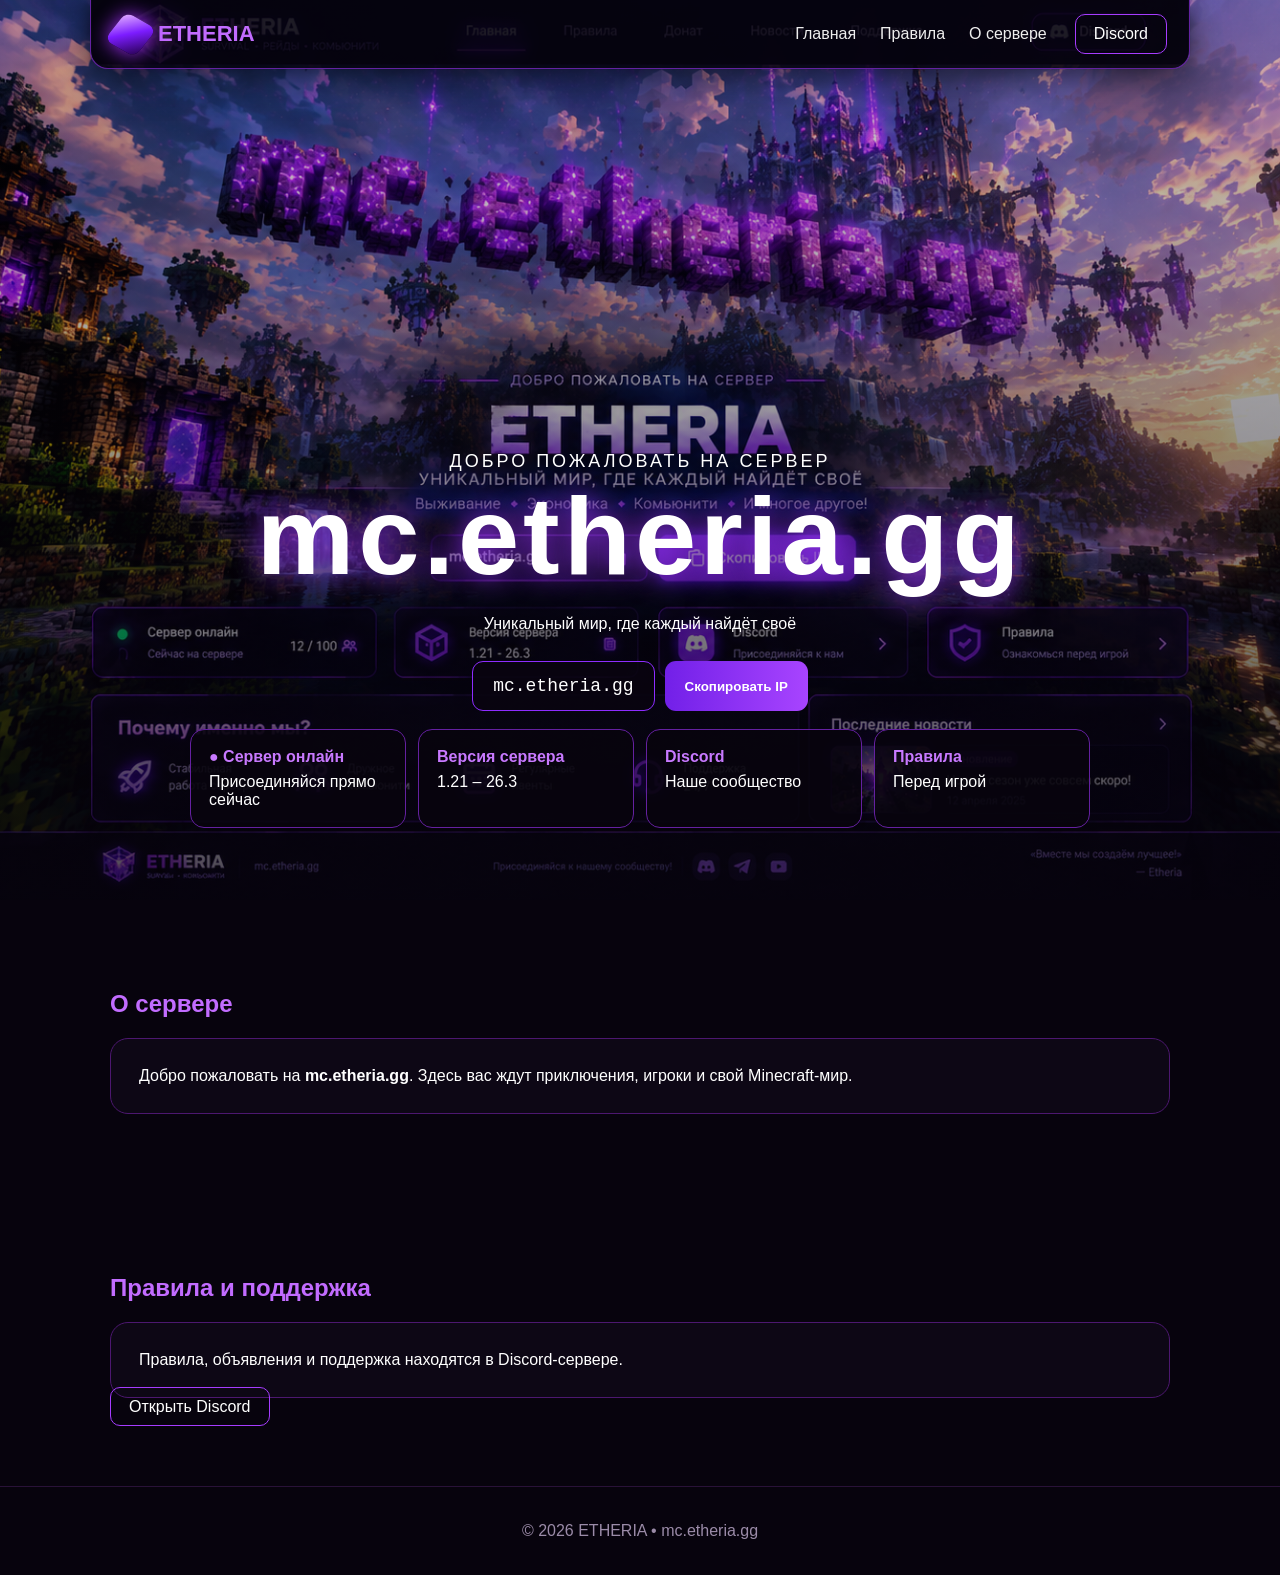
==== index.html @ ef828d70 "Add files via upload" ====
<!doctype html>
<html lang="ru"><head><meta charset="utf-8"><meta name="viewport" content="width=device-width,initial-scale=1"><title>mc.etheria.gg</title>
<style>*{box-sizing:border-box}html{scroll-behavior:smooth}body{margin:0;background:#07030d;color:#fff;font-family:Arial,sans-serif}.hero{min-height:100vh;background-image:linear-gradient(rgba(7,3,13,.15),rgba(7,3,13,.7)),url('etheria-bg.png');background-size:cover;background-position:center top;position:relative;display:flex;flex-direction:column}.nav{margin:0 auto;width:min(1100px,94%);padding:14px 22px;background:rgba(5,3,13,.88);border:1px solid #6322a0;border-top:0;border-radius:0 0 18px 18px;display:flex;align-items:center;gap:28px;z-index:3;box-shadow:0 10px 35px #0008}.brand{display:flex;align-items:center;gap:10px;font-weight:900;font-size:22px;color:#c26cff;white-space:nowrap}.crystal{width:35px;height:35px;border-radius:8px;background:linear-gradient(135deg,#e8b7ff,#7c1cff 48%,#25004c);transform:rotate(30deg) skew(-8deg);box-shadow:0 0 20px #a52cff}.links{display:flex;gap:24px;margin-left:auto}.links a{color:#eee;text-decoration:none}.discord{padding:10px 18px;border:1px solid #a63cff;border-radius:10px;color:#fff;text-decoration:none}.hero-content{margin:auto auto 8vh;text-align:center;width:min(900px,92%)}h1{font-size:clamp(52px,9vw,110px);margin:0;text-shadow:0 0 30px #9b35ff;font-weight:900;letter-spacing:4px}.tag{font-size:18px;letter-spacing:3px}.ipbox{margin:28px auto 18px;display:flex;justify-content:center;gap:10px;flex-wrap:wrap}.ip{padding:14px 20px;border:1px solid #8d2cff;background:#09040fdd;border-radius:11px;font:18px monospace}.btn{padding:14px 20px;border:0;border-radius:11px;background:linear-gradient(90deg,#7220e8,#a844ff);color:white;font-weight:800;cursor:pointer}.cards{display:grid;grid-template-columns:repeat(4,1fr);gap:12px;margin-top:18px}.card{background:#08040ddd;border:1px solid #6420a0;border-radius:14px;padding:18px;text-align:left}.card b{display:block;color:#c879ff;margin-bottom:7px}@media(max-width:750px){.nav{flex-wrap:wrap}.links{order:3;width:100%;justify-content:center;gap:14px}.cards{grid-template-columns:1fr 1fr}.hero{background-position:center top}}@media(max-width:450px){.cards{grid-template-columns:1fr}.links{font-size:14px}.nav{gap:12px}}
section{max-width:1100px;margin:auto;padding:70px 20px}.panel{background:#0d0715;border:1px solid #4c176f;border-radius:18px;padding:28px}h2{color:#c26cff}.footer{text-align:center;padding:35px;color:#9b8ba8;border-top:1px solid #291238}</style></head>
<body><div class="hero" id="home"><nav class="nav"><div class="brand"><span class="crystal"></span>ETHERIA</div><div class="links"><a href="#home">Главная</a><a href="#rules">Правила</a><a href="#about">О сервере</a></div><a class="discord" href="https://discord.gg/GWW9wWvrU" target="_blank">Discord</a></nav><div class="hero-content"><div class="tag">ДОБРО ПОЖАЛОВАТЬ НА СЕРВЕР</div><h1>mc.etheria.gg</h1><p>Уникальный мир, где каждый найдёт своё</p><div class="ipbox"><span class="ip">mc.etheria.gg</span><button class="btn" onclick="navigator.clipboard.writeText('mc.etheria.gg').then(()=>this.textContent='Скопировано!')">Скопировать IP</button></div><div class="cards"><div class="card"><b>● Сервер онлайн</b>Присоединяйся прямо сейчас</div><div class="card"><b>Версия сервера</b>1.21 – 26.3</div><div class="card"><b>Discord</b>Наше сообщество</div><div class="card"><b>Правила</b>Перед игрой</div></div></div></div>
<section id="about"><h2>О сервере</h2><div class="panel">Добро пожаловать на <b>mc.etheria.gg</b>. Здесь вас ждут приключения, игроки и свой Minecraft-мир.</div></section><section id="rules"><h2>Правила и поддержка</h2><div class="panel">Правила, объявления и поддержка находятся в Discord-сервере.</div><a class="discord" href="https://discord.gg/GWW9wWvrU" target="_blank">Открыть Discord</a></section><div class="footer">© 2026 ETHERIA • mc.etheria.gg</div></body></html>
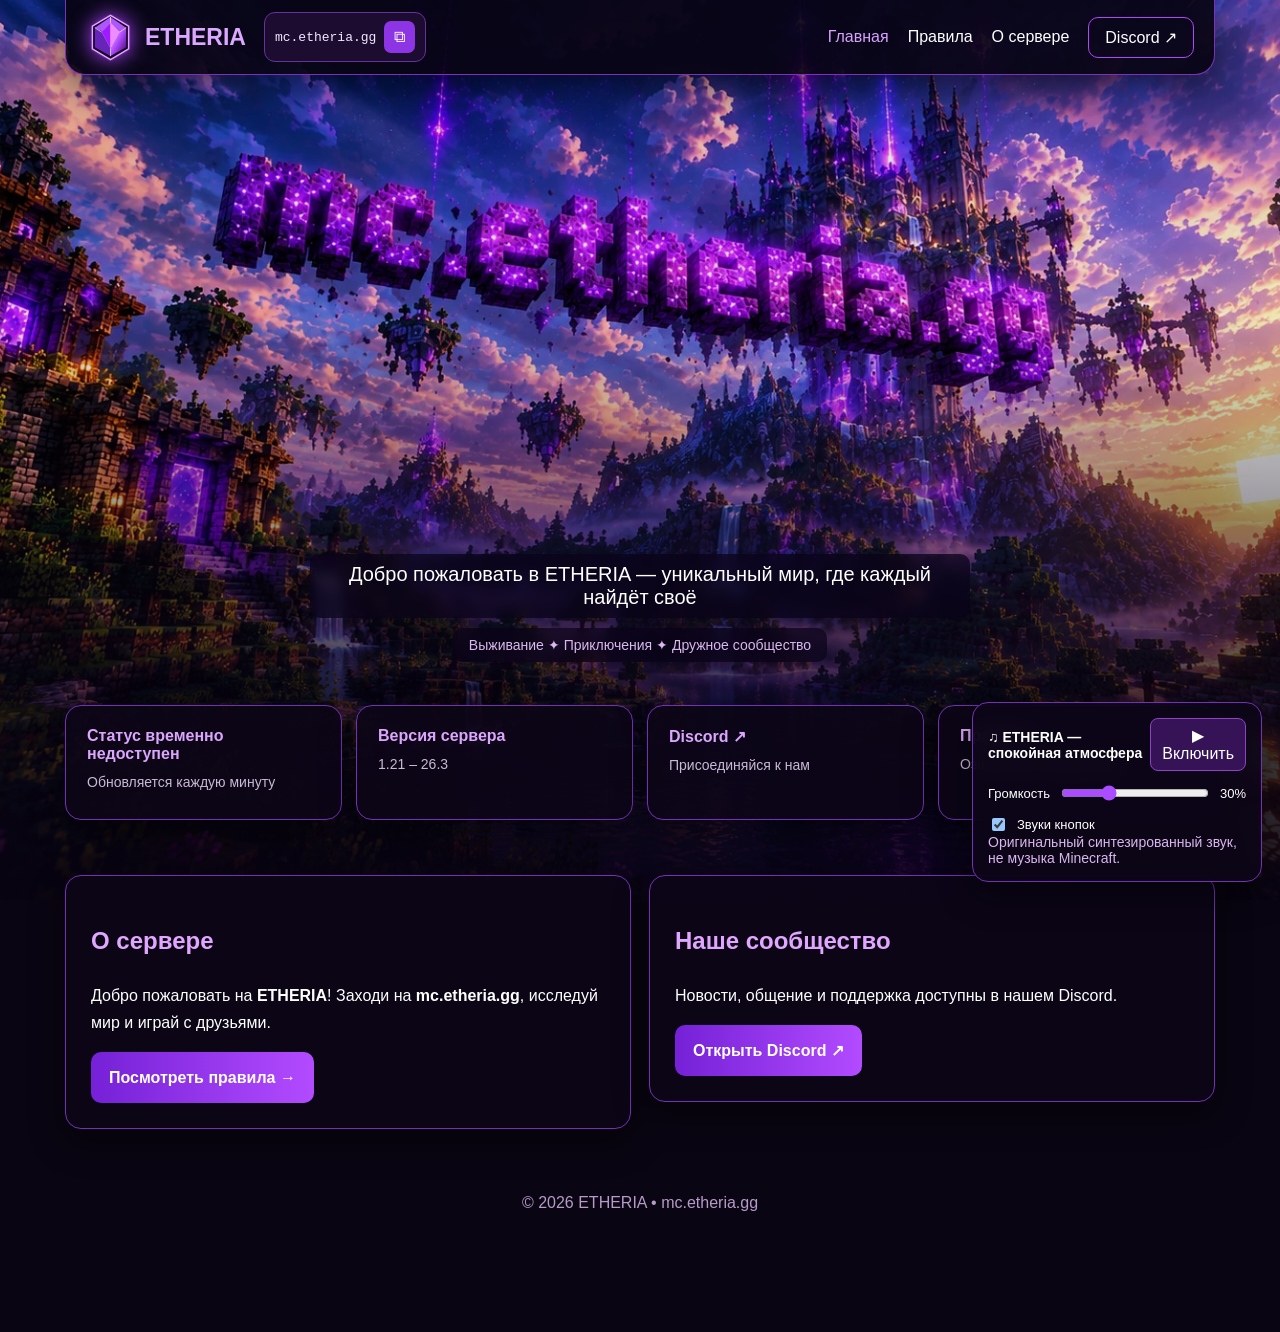
==== commit 1b0d0725: "Add files via upload" ====
--- a/index.html
+++ b/index.html
@@ -1,6 +1 @@
-<!doctype html>
-<html lang="ru"><head><meta charset="utf-8"><meta name="viewport" content="width=device-width,initial-scale=1"><title>mc.etheria.gg</title>
-<style>*{box-sizing:border-box}html{scroll-behavior:smooth}body{margin:0;background:#07030d;color:#fff;font-family:Arial,sans-serif}.hero{min-height:100vh;background-image:linear-gradient(rgba(7,3,13,.15),rgba(7,3,13,.7)),url('etheria-bg.png');background-size:cover;background-position:center top;position:relative;display:flex;flex-direction:column}.nav{margin:0 auto;width:min(1100px,94%);padding:14px 22px;background:rgba(5,3,13,.88);border:1px solid #6322a0;border-top:0;border-radius:0 0 18px 18px;display:flex;align-items:center;gap:28px;z-index:3;box-shadow:0 10px 35px #0008}.brand{display:flex;align-items:center;gap:10px;font-weight:900;font-size:22px;color:#c26cff;white-space:nowrap}.crystal{width:35px;height:35px;border-radius:8px;background:linear-gradient(135deg,#e8b7ff,#7c1cff 48%,#25004c);transform:rotate(30deg) skew(-8deg);box-shadow:0 0 20px #a52cff}.links{display:flex;gap:24px;margin-left:auto}.links a{color:#eee;text-decoration:none}.discord{padding:10px 18px;border:1px solid #a63cff;border-radius:10px;color:#fff;text-decoration:none}.hero-content{margin:auto auto 8vh;text-align:center;width:min(900px,92%)}h1{font-size:clamp(52px,9vw,110px);margin:0;text-shadow:0 0 30px #9b35ff;font-weight:900;letter-spacing:4px}.tag{font-size:18px;letter-spacing:3px}.ipbox{margin:28px auto 18px;display:flex;justify-content:center;gap:10px;flex-wrap:wrap}.ip{padding:14px 20px;border:1px solid #8d2cff;background:#09040fdd;border-radius:11px;font:18px monospace}.btn{padding:14px 20px;border:0;border-radius:11px;background:linear-gradient(90deg,#7220e8,#a844ff);color:white;font-weight:800;cursor:pointer}.cards{display:grid;grid-template-columns:repeat(4,1fr);gap:12px;margin-top:18px}.card{background:#08040ddd;border:1px solid #6420a0;border-radius:14px;padding:18px;text-align:left}.card b{display:block;color:#c879ff;margin-bottom:7px}@media(max-width:750px){.nav{flex-wrap:wrap}.links{order:3;width:100%;justify-content:center;gap:14px}.cards{grid-template-columns:1fr 1fr}.hero{background-position:center top}}@media(max-width:450px){.cards{grid-template-columns:1fr}.links{font-size:14px}.nav{gap:12px}}
-section{max-width:1100px;margin:auto;padding:70px 20px}.panel{background:#0d0715;border:1px solid #4c176f;border-radius:18px;padding:28px}h2{color:#c26cff}.footer{text-align:center;padding:35px;color:#9b8ba8;border-top:1px solid #291238}</style></head>
-<body><div class="hero" id="home"><nav class="nav"><div class="brand"><span class="crystal"></span>ETHERIA</div><div class="links"><a href="#home">Главная</a><a href="#rules">Правила</a><a href="#about">О сервере</a></div><a class="discord" href="https://discord.gg/GWW9wWvrU" target="_blank">Discord</a></nav><div class="hero-content"><div class="tag">ДОБРО ПОЖАЛОВАТЬ НА СЕРВЕР</div><h1>mc.etheria.gg</h1><p>Уникальный мир, где каждый найдёт своё</p><div class="ipbox"><span class="ip">mc.etheria.gg</span><button class="btn" onclick="navigator.clipboard.writeText('mc.etheria.gg').then(()=>this.textContent='Скопировано!')">Скопировать IP</button></div><div class="cards"><div class="card"><b>● Сервер онлайн</b>Присоединяйся прямо сейчас</div><div class="card"><b>Версия сервера</b>1.21 – 26.3</div><div class="card"><b>Discord</b>Наше сообщество</div><div class="card"><b>Правила</b>Перед игрой</div></div></div></div>
-<section id="about"><h2>О сервере</h2><div class="panel">Добро пожаловать на <b>mc.etheria.gg</b>. Здесь вас ждут приключения, игроки и свой Minecraft-мир.</div></section><section id="rules"><h2>Правила и поддержка</h2><div class="panel">Правила, объявления и поддержка находятся в Discord-сервере.</div><a class="discord" href="https://discord.gg/GWW9wWvrU" target="_blank">Открыть Discord</a></section><div class="footer">© 2026 ETHERIA • mc.etheria.gg</div></body></html>
+<!doctype html><html lang="ru"><head><meta charset="utf-8"><meta name="viewport" content="width=device-width,initial-scale=1"><meta name="description" content="ETHERIA — Minecraft сервер для друзей. Присоединяйся: mc.etheria.gg. Правила, Discord и информация о сервере."><meta name="theme-color" content="#10071e"><title>ETHERIA — Minecraft сервер | mc.etheria.gg</title><link rel="icon" href="crystal.svg" type="image/svg+xml"><link rel="stylesheet" href="style.css"><script src="app.js" defer></script></head><body><div class="backdrop"></div><div class="shell"><header class="nav"><a class="brand" href="index.html"><img class="crystal" src="crystal.svg" alt="End Crystal">ETHERIA</a><div class="header-ip"><code>mc.etheria.gg</code><button class="copy-icon" data-copy aria-label="Скопировать IP сервера">⧉</button></div><nav class="links" aria-label="Навигация"><a class="active" href="index.html">Главная</a><a href="rules.html">Правила</a><a href="#about">О сервере</a><a class="discord" href="https://discord.gg/GWW9wWvrU" target="_blank" rel="noopener">Discord ↗</a></nav></header><main><section class="hero"><h1 class="sr-only">ETHERIA — Minecraft сервер mc.etheria.gg</h1><p>Добро пожаловать в ETHERIA — уникальный мир, где каждый найдёт своё</p><div class="hint">Выживание ✦ Приключения ✦ Дружное сообщество</div></section><div class="cards"><div class="card"><b id="serverStatus">Проверяем сервер…</b><small>Обновляется каждую минуту</small></div><div class="card"><b>Версия сервера</b><small>1.21 – 26.3</small></div><a class="card" href="https://discord.gg/GWW9wWvrU" target="_blank" rel="noopener"><b>Discord ↗</b><small>Присоединяйся к нам</small></a><a class="card" href="rules.html"><b>Правила →</b><small>Ознакомься перед игрой</small></a></div><div class="grid2"><section id="about" class="section"><div class="panel"><h2>О сервере</h2><p>Добро пожаловать на <strong>ETHERIA</strong>! Заходи на <strong>mc.etheria.gg</strong>, исследуй мир и играй с друзьями.</p><a class="btn" href="rules.html">Посмотреть правила →</a></div></section><section class="section"><div class="panel"><h2>Наше сообщество</h2><p>Новости, общение и поддержка доступны в нашем Discord.</p><a class="btn" href="https://discord.gg/GWW9wWvrU" target="_blank" rel="noopener">Открыть Discord ↗</a></div></section></div></main><footer class="footer">© 2026 ETHERIA • mc.etheria.gg</footer></div><aside class="player" aria-label="Управление звуком"><div class="player-title"><strong>♫ ETHERIA — спокойная атмосфера</strong><button id="playMusic">▶ Включить</button></div><label>Громкость <input id="volume" type="range" min="0" max="100" value="30"><span id="volLabel">30%</span></label><label><input id="sounds" type="checkbox" checked> Звуки кнопок</label><div class="note">Оригинальный синтезированный звук, не музыка Minecraft.</div></aside></body></html>
--- a/style.css
+++ b/style.css
@@ -0,0 +1,10 @@
+:root{color-scheme:dark;--purple:#b965ff;--line:#7430b7;--bg:#090512}*{box-sizing:border-box}html{scroll-behavior:smooth}body{margin:0;background:var(--bg);color:#fff;font-family:Inter,Arial,sans-serif}button,a,input{font:inherit}a{color:inherit;text-decoration:none}button{cursor:pointer}.backdrop{position:fixed;inset:0;background:linear-gradient(180deg,#08031255,#08031299 50%,#080312ef),url('etheria-landscape.webp') center top/cover;z-index:-1}.shell{max-width:1190px;margin:auto;padding:0 20px}.nav{display:flex;align-items:center;gap:18px;background:#090514ed;border:1px solid #7c31b8;border-top:0;border-radius:0 0 20px 20px;padding:12px 20px;box-shadow:0 10px 40px #0009}.brand{display:flex;align-items:center;gap:10px;font-weight:900;color:#dba7ff;font-size:23px}.crystal{width:49px;height:49px;filter:drop-shadow(0 0 10px #ad46ff);animation:float 5s ease-in-out infinite;flex-shrink:0}@keyframes float{50%{transform:translateY(-5px) rotate(8deg)}}.header-ip{display:flex;align-items:center;gap:8px;margin-right:auto;padding:8px 10px;border:1px solid #68319b;border-radius:11px;background:#1b0c30}.header-ip code{font-size:13px;color:#f5e7ff}.copy-icon{background:#8d35e4;border:0;color:white;border-radius:7px;padding:7px 10px}.links{display:flex;align-items:center;gap:19px}.links a:hover,.links a.active{color:#d8a2ff}.discord{border:1px solid #ae46f9;border-radius:10px;padding:10px 16px}.discord:hover,.btn:hover{filter:brightness(1.2)}.hero{text-align:center;min-height:510px;display:flex;flex-direction:column;justify-content:center;align-items:center;padding:60px 0 35px}.eyebrow{letter-spacing:4px;font-size:13px;color:#e9caff}.hero h1{font-size:clamp(65px,13vw,150px);line-height:1.1;margin:15px 0 5px;color:#e6b6ff;text-shadow:0 6px 0 #5b168e,0 12px 35px #bd37ff;letter-spacing:5px}.hero p{font-size:20px;max-width:660px}.hint{color:#d9b9ee;font-size:14px}.cards{display:grid;grid-template-columns:repeat(4,1fr);gap:14px;margin:0 0 25px}.card,.panel,.player{background:#0d0618e8;border:1px solid #7430b7;border-radius:16px;box-shadow:0 12px 35px #0007}.card{padding:21px;min-height:115px;display:block;text-align:left;transition:transform .2s,border-color .2s}.card[href]:hover{transform:translateY(-4px);border-color:#d19bff}.card b{display:block;color:#dca6ff;margin-bottom:10px}.card small{color:#c9b9d6;font-size:14px}.online{color:#4af3b0}.section{margin:30px 0}.section h2{color:#e1a6ff}.panel{padding:25px;line-height:1.7}.grid2{display:grid;grid-template-columns:1fr 1fr;gap:18px}.btn{background:linear-gradient(90deg,#7521d7,#b34bff);border:0;color:white;font-weight:800;border-radius:10px;padding:12px 18px;display:inline-block}.player{position:fixed;right:18px;bottom:18px;width:290px;padding:15px;z-index:5;backdrop-filter:blur(10px)}.player-title{display:flex;justify-content:space-between;align-items:center;gap:8px}.player-title strong{font-size:14px}.player label{display:flex;gap:9px;align-items:center;margin-top:12px;font-size:13px}.player input[type=range]{width:100%;accent-color:#aa4cff}.player button{border:1px solid #8e43c6;border-radius:8px;background:#351356;color:#fff;padding:7px 11px}.player button:focus-visible,.btn:focus-visible,a:focus-visible{outline:3px solid #f2caff}.rules-list{display:grid;gap:12px}.rule{padding:20px;background:#10081deb;border:1px solid #7130ad;border-radius:13px}.rule h3{margin:0 0 8px;color:#e3b6ff}.rule p{margin:0 0 9px}.rule small{color:#c8a4ed}.footer{text-align:center;padding:35px 10px 120px;color:#b69bc9}.note{color:#d8b6ee;font-size:14px}.backlink{display:inline-block;margin:35px 0 15px;color:#d7a5ff}@media(max-width:900px){.nav{flex-wrap:wrap}.links{order:3;width:100%;justify-content:center;flex-wrap:wrap}.header-ip{margin-right:0}.cards{grid-template-columns:repeat(2,1fr)}}@media(max-width:540px){.nav{padding:10px}.brand{font-size:19px}.crystal{width:38px;height:38px}.header-ip{width:100%;justify-content:center;order:2}.links{font-size:14px;gap:12px}.cards,.grid2{grid-template-columns:1fr}.player{width:calc(100% - 30px);right:15px;bottom:10px}.hero{min-height:390px}.hero h1{letter-spacing:0}}
+
+/* The background is artwork only; all interface elements are live HTML. */
+.backdrop{background-image:linear-gradient(180deg,#08031222 0%,#08031210 35%,#080312a8 73%,#080312f0 100%),url('etheria-landscape.webp');background-position:center top;background-size:cover}
+.hero{min-height:clamp(420px,55vw,630px);justify-content:flex-end;padding-bottom:38px;padding-top:220px}
+.hero .eyebrow,.hero h1{display:none}
+.hero p,.hero .hint{background:#0b0419b8;border-radius:10px;padding:9px 16px;backdrop-filter:blur(6px);margin:5px}
+@media(max-width:700px){.hero{min-height:470px;padding-top:210px}.backdrop{background-position:center top}.hero p{font-size:17px}}
+
+.sr-only{position:absolute;width:1px;height:1px;overflow:hidden;clip:rect(0,0,0,0);white-space:nowrap}
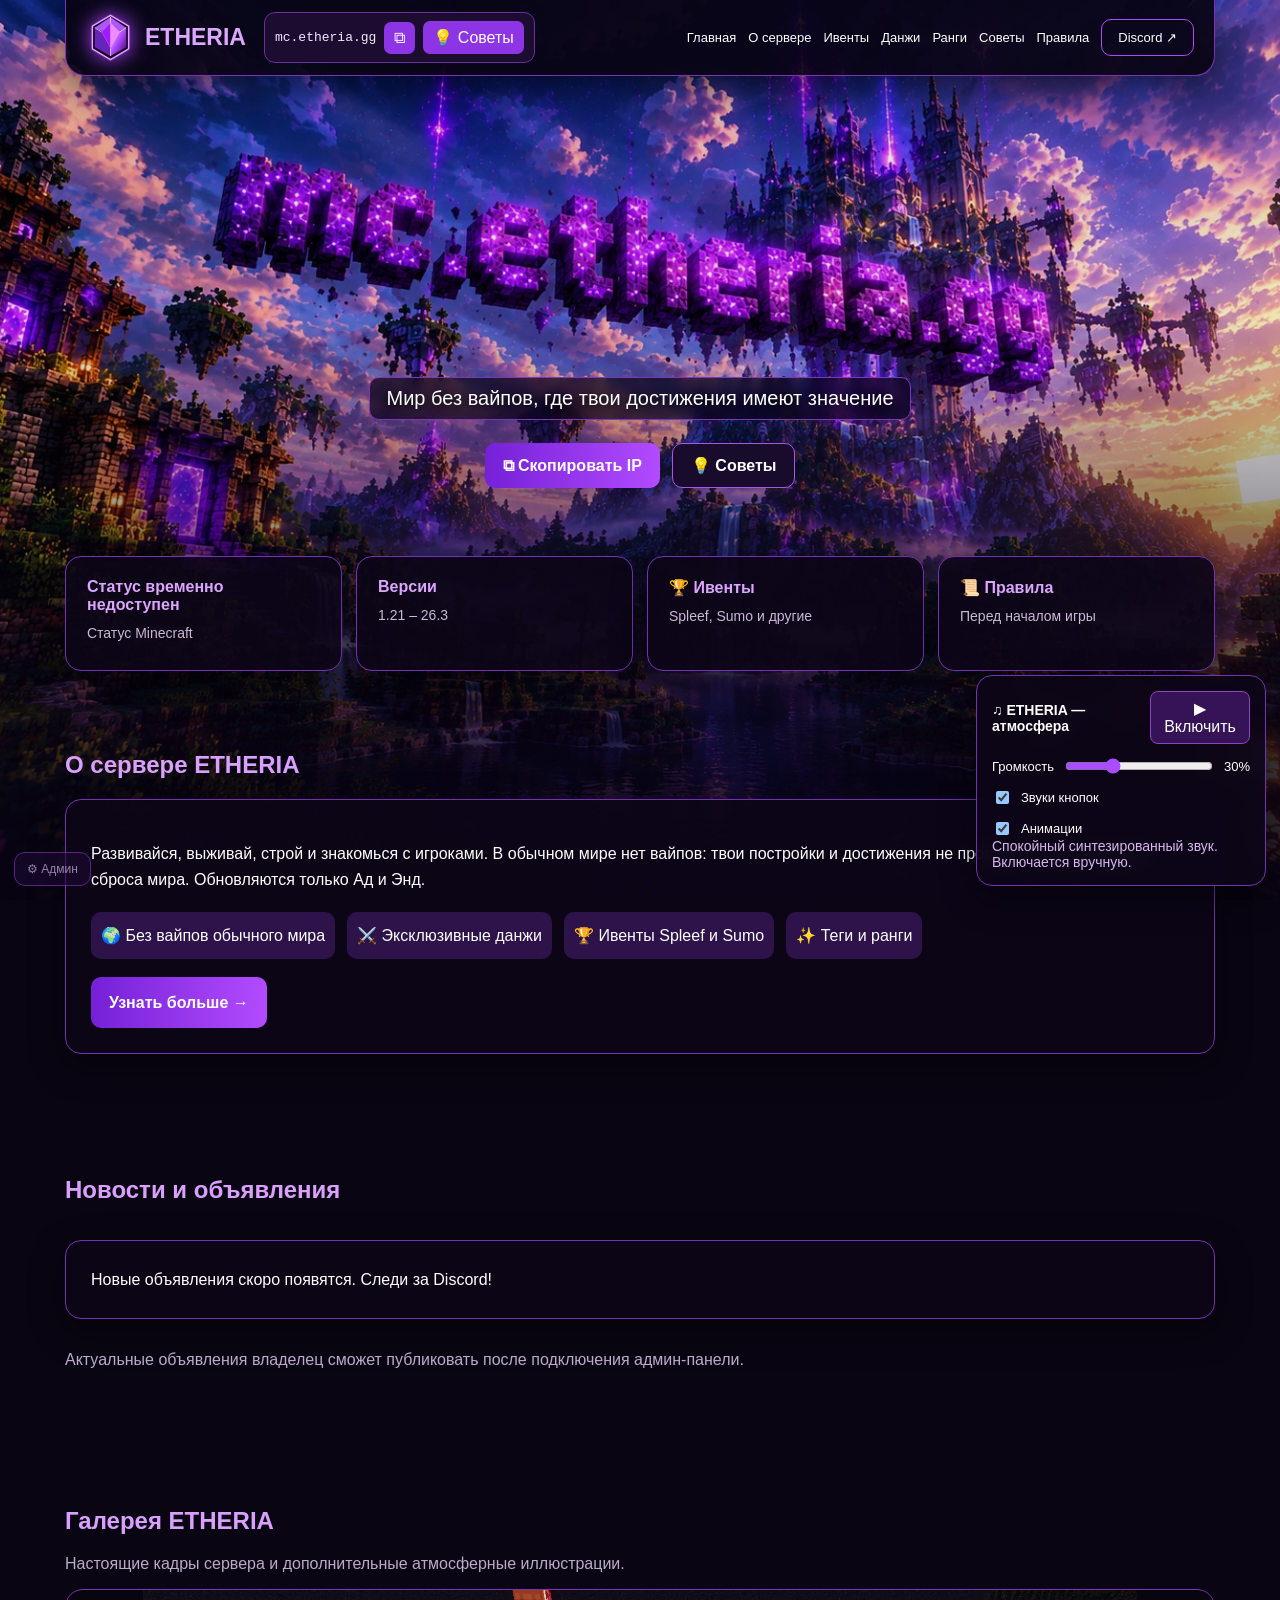
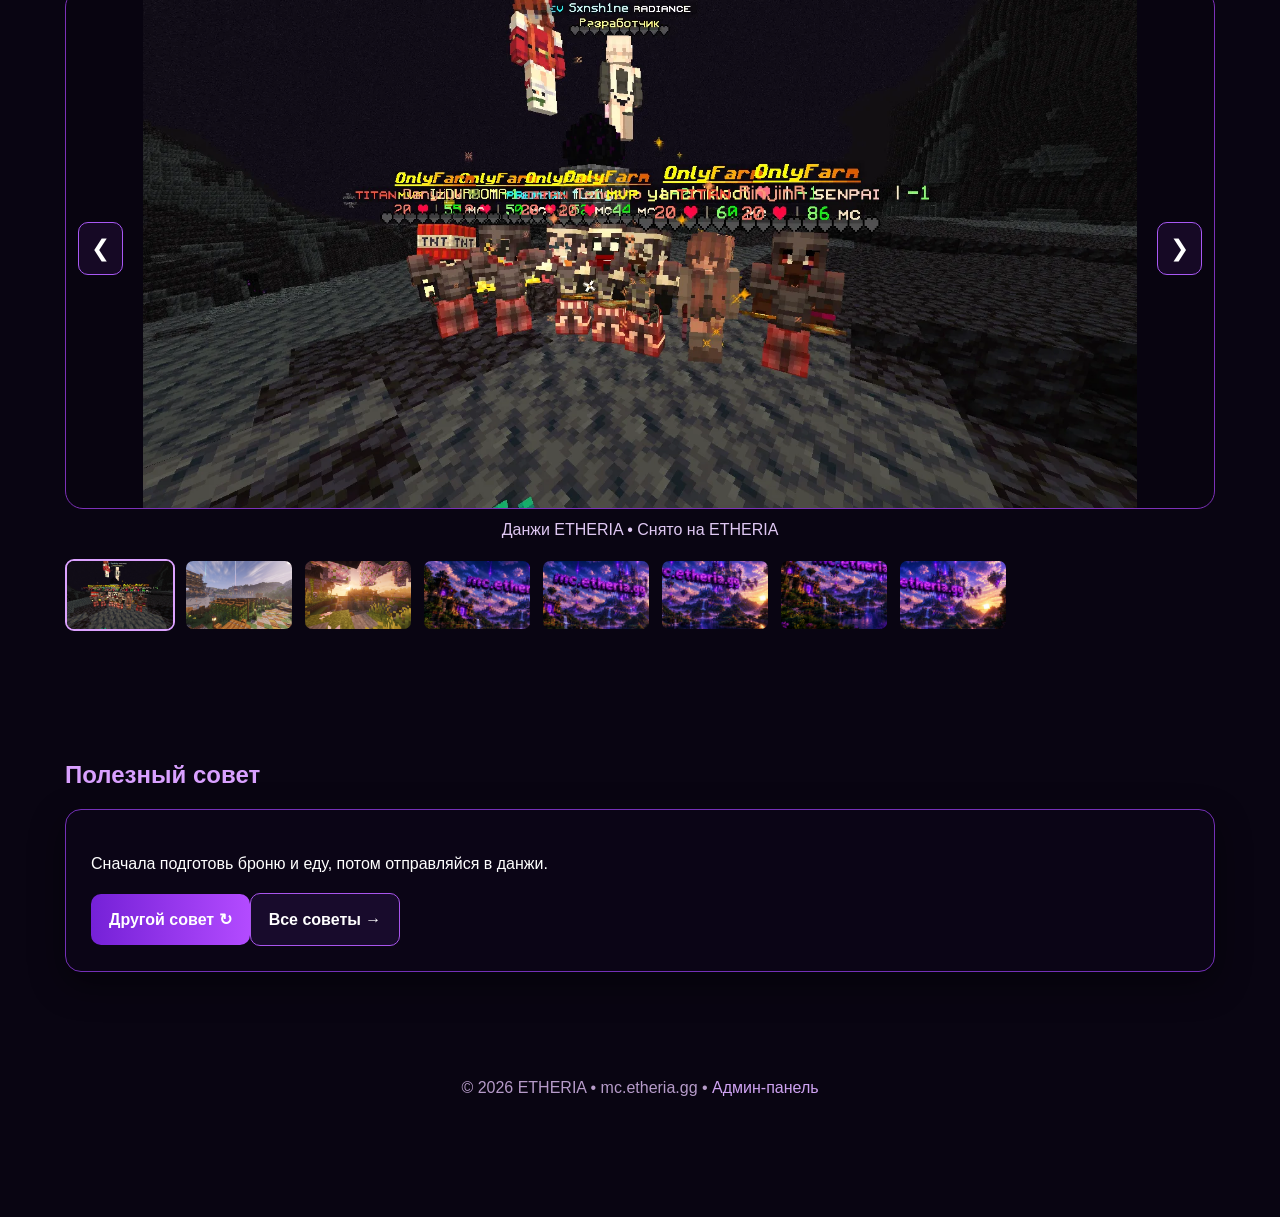
==== commit 118f8ac1: "Add files via upload" ====
--- a/index.html
+++ b/index.html
@@ -1 +1 @@
-<!doctype html><html lang="ru"><head><meta charset="utf-8"><meta name="viewport" content="width=device-width,initial-scale=1"><meta name="description" content="ETHERIA — Minecraft сервер для друзей. Присоединяйся: mc.etheria.gg. Правила, Discord и информация о сервере."><meta name="theme-color" content="#10071e"><title>ETHERIA — Minecraft сервер | mc.etheria.gg</title><link rel="icon" href="crystal.svg" type="image/svg+xml"><link rel="stylesheet" href="style.css"><script src="app.js" defer></script></head><body><div class="backdrop"></div><div class="shell"><header class="nav"><a class="brand" href="index.html"><img class="crystal" src="crystal.svg" alt="End Crystal">ETHERIA</a><div class="header-ip"><code>mc.etheria.gg</code><button class="copy-icon" data-copy aria-label="Скопировать IP сервера">⧉</button></div><nav class="links" aria-label="Навигация"><a class="active" href="index.html">Главная</a><a href="rules.html">Правила</a><a href="#about">О сервере</a><a class="discord" href="https://discord.gg/GWW9wWvrU" target="_blank" rel="noopener">Discord ↗</a></nav></header><main><section class="hero"><h1 class="sr-only">ETHERIA — Minecraft сервер mc.etheria.gg</h1><p>Добро пожаловать в ETHERIA — уникальный мир, где каждый найдёт своё</p><div class="hint">Выживание ✦ Приключения ✦ Дружное сообщество</div></section><div class="cards"><div class="card"><b id="serverStatus">Проверяем сервер…</b><small>Обновляется каждую минуту</small></div><div class="card"><b>Версия сервера</b><small>1.21 – 26.3</small></div><a class="card" href="https://discord.gg/GWW9wWvrU" target="_blank" rel="noopener"><b>Discord ↗</b><small>Присоединяйся к нам</small></a><a class="card" href="rules.html"><b>Правила →</b><small>Ознакомься перед игрой</small></a></div><div class="grid2"><section id="about" class="section"><div class="panel"><h2>О сервере</h2><p>Добро пожаловать на <strong>ETHERIA</strong>! Заходи на <strong>mc.etheria.gg</strong>, исследуй мир и играй с друзьями.</p><a class="btn" href="rules.html">Посмотреть правила →</a></div></section><section class="section"><div class="panel"><h2>Наше сообщество</h2><p>Новости, общение и поддержка доступны в нашем Discord.</p><a class="btn" href="https://discord.gg/GWW9wWvrU" target="_blank" rel="noopener">Открыть Discord ↗</a></div></section></div></main><footer class="footer">© 2026 ETHERIA • mc.etheria.gg</footer></div><aside class="player" aria-label="Управление звуком"><div class="player-title"><strong>♫ ETHERIA — спокойная атмосфера</strong><button id="playMusic">▶ Включить</button></div><label>Громкость <input id="volume" type="range" min="0" max="100" value="30"><span id="volLabel">30%</span></label><label><input id="sounds" type="checkbox" checked> Звуки кнопок</label><div class="note">Оригинальный синтезированный звук, не музыка Minecraft.</div></aside></body></html>
+<!doctype html><html lang="ru"><head><meta charset="utf-8"><meta name="viewport" content="width=device-width,initial-scale=1"><meta name="theme-color" content="#13071f"><meta name="description" content="ETHERIA — Minecraft сервер без вайпов обычного мира. Выживание, ивенты Spleef и Sumo, эксклюзивные данжи, ранги и сообщество. IP: mc.etheria.gg"><title>ETHERIA — мир без вайпов | mc.etheria.gg</title><link rel="icon" href="crystal.svg" type="image/svg+xml"><link rel="stylesheet" href="style.css"><script src="firebase-config.js"></script><script src="app.js" defer></script></head><body><div class="backdrop"></div><div class="shell"><header class="nav"><a class="brand" href="index.html"><img class="crystal" src="crystal.svg" alt="Кристалл ETHERIA">ETHERIA</a><div class="header-ip"><code>mc.etheria.gg</code><button data-copy class="copy-icon" title="Скопировать IP">⧉</button><a class="copy-icon" href="tips.html">💡 Советы</a></div><nav class="links"><a href="index.html">Главная</a><a href="about.html">О сервере</a><a href="events.html">Ивенты</a><a href="dungeons.html">Данжи</a><a href="ranks.html">Ранги</a><a href="tips.html">Советы</a><a href="rules.html">Правила</a><a class="discord" href="https://discord.gg/GWW9wWvrU" target="_blank" rel="noopener">Discord ↗</a></nav></header><main><section class="hero"><span class="eyebrow">ТВОЙ МИР • ТВОЯ ИСТОРИЯ</span><h1 class="sr-only">ETHERIA — Minecraft сервер</h1><p class="hero-tag">Мир без вайпов, где твои достижения имеют значение</p><div class="hero-actions"><button class="btn" data-copy>⧉ Скопировать IP</button><a class="btn ghost" href="tips.html">💡 Советы</a></div></section><div class="cards"><div class="card"><b id="serverStatus">Проверяем сервер…</b><small>Статус Minecraft</small></div><div class="card"><b>Версии</b><small>1.21 – 26.3</small></div><a class="card" href="events.html"><b>🏆 Ивенты</b><small>Spleef, Sumo и другие</small></a><a class="card" href="rules.html"><b>📜 Правила</b><small>Перед началом игры</small></a></div><section class="section"><h2>О сервере ETHERIA</h2><div class="panel"><p>Развивайся, выживай, строй и знакомься с игроками. В обычном мире нет вайпов: твои постройки и достижения не пропадут из-за планового сброса мира. Обновляются только Ад и Энд.</p><div class="features"><span>🌍 Без вайпов обычного мира</span><span>⚔️ Эксклюзивные данжи</span><span>🏆 Ивенты Spleef и Sumo</span><span>✨ Теги и ранги</span></div><a class="btn" href="about.html">Узнать больше →</a></div></section><section class="section"><h2>Новости и объявления</h2><div id="newsList" class="content-grid"></div><p class="muted">Актуальные объявления владелец сможет публиковать после подключения админ-панели.</p></section><section class="section"><h2>Галерея ETHERIA</h2><p class="muted">Настоящие кадры сервера и дополнительные атмосферные иллюстрации.</p><div class="gallery-main"><button id="prevGallery" aria-label="Назад">❮</button><img id="galleryMain" src="gallery/server-1.webp" alt="Скриншот сервера ETHERIA"><button id="nextGallery" aria-label="Вперёд">❯</button></div><div id="galleryCaption" class="gallery-caption"></div><div id="galleryThumbs" class="gallery-thumbs"></div></section><section class="section"><h2>Полезный совет</h2><div class="panel"><p id="randomTip">Загрузка совета…</p><button class="btn" id="nextTip">Другой совет ↻</button><a class="btn ghost" href="tips.html">Все советы →</a></div></section></main><footer class="footer">© 2026 ETHERIA • mc.etheria.gg • <a href="admin.html">Админ-панель</a></footer></div><aside class="player" aria-label="Настройки звука"><div class="player-title"><strong>♫ ETHERIA — атмосфера</strong><button id="playMusic">▶ Включить</button></div><label>Громкость <input id="volume" type="range" min="0" max="100" value="30"><span id="volLabel">30%</span></label><label><input id="sounds" type="checkbox" checked> Звуки кнопок</label><label><input id="motion" type="checkbox" checked> Анимации</label><div class="note">Спокойный синтезированный звук. Включается вручную.</div></aside><div id="lightbox" class="lightbox" hidden><button id="closeLightbox" aria-label="Закрыть">✕</button><img id="lightboxImg" alt="Увеличенное изображение"></div></body></html>
--- a/style.css
+++ b/style.css
@@ -8,3 +8,7 @@
 @media(max-width:700px){.hero{min-height:470px;padding-top:210px}.backdrop{background-position:center top}.hero p{font-size:17px}}
 
 .sr-only{position:absolute;width:1px;height:1px;overflow:hidden;clip:rect(0,0,0,0);white-space:nowrap}
+
+/* ETHERIA 2.0 */
+.nav{flex-wrap:wrap}.links{gap:12px;flex-wrap:wrap}.links a{font-size:13px}.hero{min-height:480px}.hero-tag{background:#10071cbb;border:1px solid #7d36b6;border-radius:16px;padding:18px 26px;text-shadow:0 2px 8px #000}.hero-actions{display:flex;justify-content:center;gap:12px;flex-wrap:wrap;margin:18px 0 30px}.ghost{background:#180b2c!important;border:1px solid #a955ed!important}.section{padding:30px 0 42px}.section h1{font-size:clamp(34px,5vw,60px);color:#e3b7ff}.section h2{color:#d9a0ff}.lead{font-size:19px;color:#dfc9ee}.muted{color:#bdaaca}.content-grid{display:grid;grid-template-columns:repeat(auto-fit,minmax(235px,1fr));gap:16px}.content-grid .panel{min-width:0}.panel p{line-height:1.65}.features{display:flex;gap:12px;flex-wrap:wrap;margin:18px 0}.features span{padding:10px;border-radius:10px;background:#4e217a88}.gallery-main{position:relative;height:clamp(220px,44vw,520px);background:#080410;border:1px solid #7c31b8;border-radius:18px;overflow:hidden;display:flex;align-items:center;justify-content:center}.gallery-main img{height:100%;width:100%;object-fit:contain;cursor:zoom-in}.gallery-main button{position:absolute;z-index:2;background:#1a0b2bcc;color:white;border:1px solid #a858f4;border-radius:10px;padding:12px;font-size:23px}.gallery-main #prevGallery{left:12px}.gallery-main #nextGallery{right:12px}.gallery-caption{text-align:center;margin:12px;color:#dfc8f3}.gallery-thumbs{display:flex;gap:9px;overflow-x:auto;padding:8px 0}.gallery-thumbs button{padding:0;background:none;border:2px solid transparent;border-radius:9px;flex:0 0 110px;height:72px;overflow:hidden;cursor:pointer}.gallery-thumbs button.selected{border-color:#dca2ff}.gallery-thumbs img{width:100%;height:100%;object-fit:cover}.lightbox{position:fixed;inset:0;background:#030207ef;z-index:100;display:flex;align-items:center;justify-content:center;padding:50px 16px}.lightbox[hidden]{display:none}.lightbox img{max-height:95%;max-width:95%;object-fit:contain}.lightbox button{position:absolute;right:22px;top:15px;border:0;background:#54247a;color:white;font-size:25px;padding:8px 14px;border-radius:10px}.content-grid img{width:100%;aspect-ratio:16/10;object-fit:cover;border-radius:10px}.content-grid .panel h3{color:#e5b8ff}.player{z-index:20}.footer a{color:#cfa3f2}.section label{display:block;margin:12px 0}.section input,.section select,.section textarea{display:block;width:100%;background:#180b2a;color:white;border:1px solid #8544b8;border-radius:8px;padding:10px;margin-top:5px}.section input[type=file]{padding:12px}.section button{cursor:pointer}.admin-floating{position:fixed;left:14px;bottom:14px;z-index:30;background:#1d0b33d9;border:1px solid #7c31b8;border-radius:11px;padding:9px 12px;font-size:12px;color:#d6b6f0;opacity:.7}.admin-floating:hover{opacity:1}.player{right:14px!important;bottom:14px!important;max-width:320px}@media(max-width:700px){.cards{grid-template-columns:repeat(2,minmax(0,1fr))}.nav{padding:12px}.links{justify-content:center}.hero{min-height:350px}.player{position:static!important;max-width:none!important;margin:12px}.admin-floating{bottom:12px}}
+@media(prefers-reduced-motion:reduce){*,*:before,*:after{animation:none!important;scroll-behavior:auto!important}}body.no-motion *,body.no-motion *:before,body.no-motion *:after{animation:none!important;scroll-behavior:auto!important}
